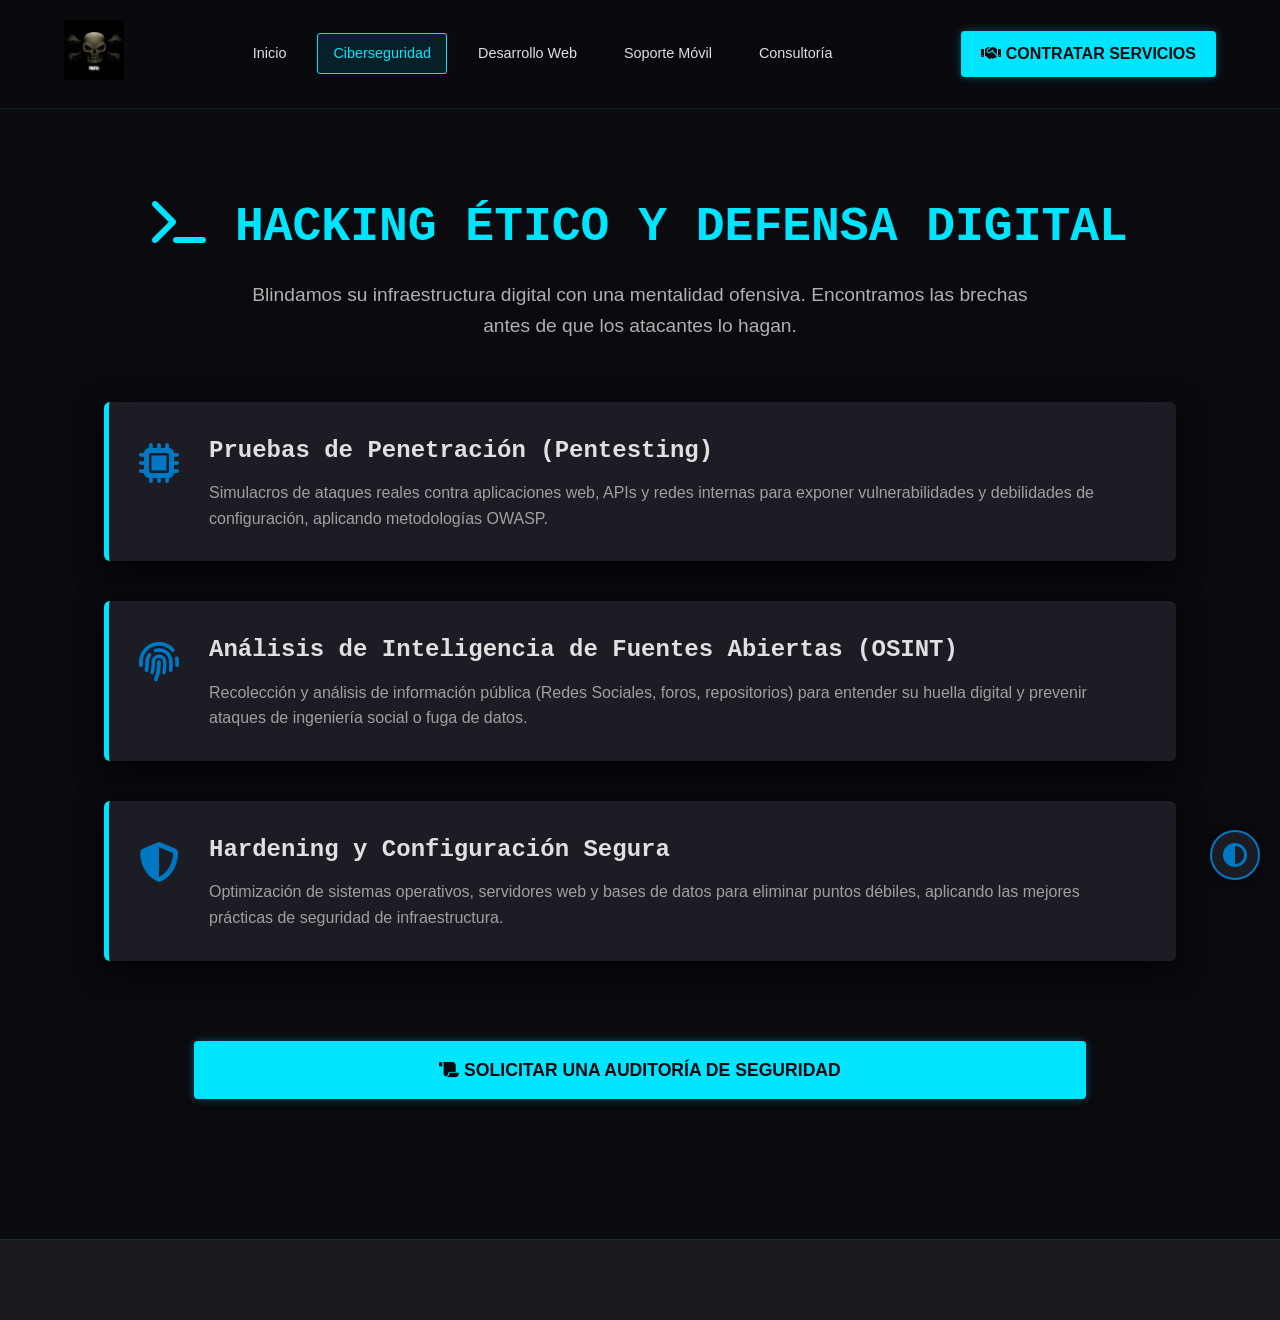
==== servicio_ciberseguridad.html @ f027a3a5 "Add files via upload" ====
<!DOCTYPE html>
<html lang="es">
<head>
    <meta charset="UTF-8">
    <meta name="viewport" content="width=device-width, initial-scale=1.0">
    <title>Ciberseguridad Elite - Jair Muñoz</title>
    <link rel="stylesheet" href="styles.css">
    <link rel="stylesheet" href="https://cdnjs.cloudflare.com/ajax/libs/font-awesome/6.5.1/css/all.min.css">
</head>
<body>

    <header class="header">
        <div class="logo-container">
            <img src="logo.png" alt="Logo de Jair Muñoz" class="logo">
        </div>
        <nav class="nav">
            <a href="index.html" class="nav-item">Inicio</a>
            <a href="servicio_ciberseguridad.html" class="nav-item active">Ciberseguridad</a>
            <a href="servicio_desarrollo.html" class="nav-item">Desarrollo Web</a>
            <a href="servicio_soporte.html" class="nav-item">Soporte Móvil</a>
            <a href="servicio_consultoria.html" class="nav-item">Consultoría</a>
        </nav>
        <a href="index.html#contact-form-section" class="contact-button">
            <i class="fas fa-handshake"></i> Contratar Servicios
        </a>
    </header>

    <section class="service-detail-section">
        <div class="service-header">
            <h1><i class="fas fa-terminal"></i> Hacking Ético y Defensa Digital</h1>
            <p>Blindamos su infraestructura digital con una mentalidad ofensiva. Encontramos las brechas antes de que los atacantes lo hagan.</p>
        </div>

        <div class="feature-list">
            <div class="feature-item">
                <div class="feature-icon"><i class="fas fa-microchip"></i></div>
                <div class="feature-content">
                    <h3>Pruebas de Penetración (Pentesting)</h3>
                    <p>Simulacros de ataques reales contra aplicaciones web, APIs y redes internas para exponer vulnerabilidades y debilidades de configuración, aplicando metodologías OWASP.</p>
                </div>
            </div>
            
            <div class="feature-item">
                <div class="feature-icon"><i class="fas fa-fingerprint"></i></div>
                <div class="feature-content">
                    <h3>Análisis de Inteligencia de Fuentes Abiertas (OSINT)</h3>
                    <p>Recolección y análisis de información pública (Redes Sociales, foros, repositorios) para entender su huella digital y prevenir ataques de ingeniería social o fuga de datos.</p>
                </div>
            </div>
            
            <div class="feature-item">
                <div class="feature-icon"><i class="fas fa-shield-alt"></i></div>
                <div class="feature-content">
                    <h3>Hardening y Configuración Segura</h3>
                    <p>Optimización de sistemas operativos, servidores web y bases de datos para eliminar puntos débiles, aplicando las mejores prácticas de seguridad de infraestructura.</p>
                </div>
            </div>
            
        </div>
        
        <div class="contact-section">
            <a href="index.html#contact-form-section" class="cta-button submit-button">
                <i class="fas fa-scroll"></i> Solicitar una Auditoría de Seguridad
            </a>
        </div>
    </section>

    <div id="contrast-toggle-button" class="contrast-toggle" aria-label="Alternar Modo de Alto Contraste">
        <i class="fas fa-adjust"></i>
    </div>
    
    <footer id="contacto" class="footer">
        </footer>
    <div id="status-modal" class="modal-overlay hidden">
        </div>

    <script src="script.js"></script>
</body>
</html>
---- styles.css ----
/* --- 1. Variables y Reset (Elegancia Hacking Moderna) --- */
:root {
    --primary-neon: #00e5ff; /* Azul Neón Brillante */
    --secondary-blue: #0077c2; /* Azul Profundo */
    --text-light: #e0e0e0;
    --background-dark: #0a0a0f; /* Casi negro, muy oscuro */
    --card-bg-dark: #1c1c24; /* Fondo de tarjeta más distinguido */
    --border-subtle: rgba(0, 229, 255, 0.1); /* Borde neón sutil */
    --shadow-deep: 0 8px 30px rgba(0, 0, 0, 0.8);
    --shadow-neon-glow: 0 0 15px rgba(0, 229, 255, 0.6), 0 0 25px rgba(0, 229, 255, 0.2);
    
    /* Fuentes para el estilo técnico */
    --font-heading: 'Oxanium', monospace; 
    --font-body: 'Inter', sans-serif;
    
    /* Variables Específicas para el Toggle */
    --toggle-color: var(--secondary-blue);
}

/* ------------------------------------------------------------- */
/* --- NUEVA PALETA: MODO ALTO CONTRASTE (HC) --- */
/* ------------------------------------------------------------- */
body.high-contrast {
    --primary-neon: #00ff00; /* Verde Brillante (HC) */
    --secondary-blue: #00aa00; /* Verde Oscuro (HC) */
    --text-light: #ffffff;
    --background-dark: #000000;
    --card-bg-dark: #101010;
    --border-subtle: rgba(0, 255, 0, 0.2);
    --shadow-neon-glow: 0 0 10px rgba(0, 255, 0, 0.5);
    --toggle-color: #ffffff; /* El botón de toggle en blanco puro */
}


/* Importar fuentes de Google Fonts */
@import url('https://fonts.googleapis.com/css2?family=Inter:wght@300;400;600;700&family=Oxanium:wght@400;600;700&display=swap');


* {
    margin: 0;
    padding: 0;
    box-sizing: border-box;
    text-decoration: none;
    list-style: none;
}

body {
    font-family: var(--font-body);
    background-color: var(--background-dark);
    color: var(--text-light);
    line-height: 1.6;
    transition: background-color 0.3s; /* Transición para el cambio de modo */
}

/* Estilos globales */
h1, h2, h3, h4 {
    font-family: var(--font-heading);
    color: var(--primary-neon);
    font-weight: 700;
    transition: color 0.3s;
}

.highlight {
    color: var(--primary-neon);
    font-weight: 700;
}

a {
    color: var(--primary-neon);
    transition: color 0.3s;
}

a:hover {
    color: #fff;
}


/* --- 2. Estilos del Header y Navegación (Responsive) --- */
.header {
    display: flex;
    justify-content: space-between;
    align-items: center;
    background-color: rgba(10, 10, 15, 0.95); /* Semi-transparente */
    backdrop-filter: blur(5px);
    border-bottom: 1px solid var(--border-subtle);
    padding: 10px 5%;
    position: sticky;
    top: 0;
    z-index: 1000;
}

.logo-container {
    padding: 10px 0;
}

.logo {
    height: 60px;
    width: auto;
}

.nav {
    display: flex;
    gap: 15px;
}

.nav .nav-item {
    font-size: 0.9em;
    padding: 8px 15px;
    border-radius: 3px;
    transition: all 0.3s ease;
    border: 1px solid transparent;
    color: var(--text-light);
}

.nav .nav-item:hover, .nav .nav-item.active {
    color: var(--primary-neon);
    border-color: var(--primary-neon);
    background-color: rgba(0, 229, 255, 0.1);
}

.contact-button {
    background: var(--primary-neon);
    color: var(--background-dark);
    font-weight: 700;
    padding: 10px 20px;
    border-radius: 4px;
    transition: all 0.3s ease;
    text-transform: uppercase;
    box-shadow: 0 0 10px rgba(0, 229, 255, 0.3);
}

.contact-button:hover {
    box-shadow: 0 0 15px var(--primary-neon), 0 0 30px rgba(0, 229, 255, 0.6);
    background: #fff;
}

/* --- 3. Estilos de la Sección Hero --- */
.hero {
    min-height: 85vh;
    display: flex;
    align-items: center;
    justify-content: center;
    text-align: left;
    background-color: var(--background-dark);
    padding: 80px 5%;
    position: relative;
    background-image: linear-gradient(rgba(255,255,255,.03) 1px, transparent 1px),
                      linear-gradient(90deg, rgba(255,255,255,.03) 1px, transparent 1px);
    background-size: 50px 50px;
}

.hero-content {
    display: flex;
    gap: 50px;
    max-width: 1200px;
    width: 100%;
    align-items: flex-start;
}

.terminal-window {
    flex-grow: 1;
    min-width: 500px;
    background-color: #1a1a20;
    border: 1px solid var(--primary-neon);
    border-radius: 6px;
    box-shadow: var(--shadow-neon-glow);
    overflow: hidden;
    font-family: 'Oxanium', monospace;
    max-width: 700px;
    transition: border-color 0.3s, box-shadow 0.3s;
}

.terminal-header {
    background-color: #2b2b35;
    padding: 8px 15px;
    display: flex;
    align-items: center;
    border-bottom: 1px solid var(--primary-neon);
    transition: border-bottom-color 0.3s;
}

.terminal-dot {
    width: 10px;
    height: 10px;
    border-radius: 50%;
    margin-right: 8px;
    display: inline-block;
}
.red { background-color: #ff5f56; }
.yellow { background-color: #ffbd2e; }
.green { background-color: #27c93f; }

.terminal-title {
    color: #e0e0e0;
    font-size: 0.9em;
    flex-grow: 1;
    text-align: center;
}

.terminal-body {
    padding: 20px;
}

.command-line {
    color: #f0f0f0;
    margin-bottom: 5px;
    white-space: pre-wrap;
}

.prompt {
    color: #27c93f;
    font-weight: 600;
}

.typed-output {
    font-size: 1.8em;
    color: var(--text-light);
    margin-top: 15px;
    margin-bottom: 10px;
    font-weight: 700;
}

.description-output {
    color: #b0b0b0;
    font-size: 1.1em;
    line-height: 1.6;
    margin-bottom: 20px;
}

.blink {
    border-right: 0.1em solid var(--primary-neon);
    animation: blink-caret 1s step-end infinite;
}

@keyframes blink-caret {
    from, to { border-right-color: transparent; }
    50% { border-right-color: var(--primary-neon); }
}

.cta-button {
    display: inline-block;
    background: var(--primary-neon);
    color: var(--background-dark);
    font-weight: 700;
    padding: 10px 25px;
    border-radius: 4px;
    margin-top: 15px;
    transition: all 0.3s ease;
    text-transform: uppercase;
    box-shadow: 0 0 10px rgba(0, 229, 255, 0.3);
}

.cta-button:hover {
    background: #fff;
    box-shadow: 0 0 15px var(--primary-neon), 0 0 30px rgba(0, 229, 255, 0.6);
}

.client-data-card {
    flex-basis: 300px;
    background-color: var(--card-bg-dark);
    padding: 20px;
    border-radius: 4px;
    border: 1px solid var(--secondary-blue);
    box-shadow: 0 0 10px rgba(0, 119, 194, 0.4);
    font-family: 'Oxanium', monospace;
    font-size: 0.9em;
    align-self: stretch;
    transition: border-color 0.3s, background-color 0.3s;
}

.loading-message {
    color: #ffbd2e;
    font-weight: 600;
}

.status-line {
    display: flex;
    justify-content: space-between;
    padding: 5px 0;
    border-bottom: 1px dotted rgba(255, 255, 255, 0.1);
}

.label {
    color: var(--secondary-blue);
    font-weight: 400;
    transition: color 0.3s;
}

.value {
    color: var(--text-light);
    font-weight: 600;
    text-align: right;
}

.value.success {
    color: #27c93f;
    font-weight: 700;
}

.value.error {
    color: #ff5f56;
}

/* --- 4. Estilos de las Secciones Generales --- */
.services, .section-elite {
    padding: 60px 5%;
    max-width: 1200px;
    margin: 0 auto;
    text-align: center;
}

.services h2, .section-elite h2 {
    font-size: 2.5em;
    margin-bottom: 15px;
    color: var(--text-light);
    text-transform: uppercase;
}

.services h2 i, .section-elite h2 i {
    margin-right: 15px;
    color: var(--primary-neon);
    transition: color 0.3s;
}

.subtitle {
    font-family: var(--font-body);
    color: #b0b0b0;
    max-width: 800px;
    margin: 0 auto 50px;
    font-size: 1.1em;
}

.subtitle-elite {
    font-family: var(--font-body);
    color: #b0b0b0;
    max-width: 900px;
    margin: 0 auto 40px;
    font-size: 1.1em;
    line-height: 1.7;
    font-style: italic;
}

.elite-services-grid {
    display: flex;
    justify-content: center;
    gap: 30px;
    flex-wrap: wrap;
}

.elite-item {
    background-color: #2a2a35;
    flex-basis: calc(33.333% - 30px);
    min-width: 250px;
    padding: 30px 20px;
    border-radius: 6px;
    border-bottom: 4px solid var(--secondary-blue);
    transition: all 0.3s ease;
    text-align: left;
    color: var(--text-light);
}

.elite-item:hover {
    transform: scale(1.02) translateY(-5px);
    box-shadow: var(--shadow-neon-glow);
    border-bottom-color: var(--primary-neon);
    color: var(--text-light);
}

.elite-item i {
    font-size: 2.5em;
    color: var(--primary-neon);
    margin-bottom: 15px;
    display: block;
    transition: color 0.3s;
}

.elite-item h4 {
    font-family: var(--font-heading);
    font-size: 1.3em;
    margin-bottom: 10px;
    color: var(--text-light);
}

.elite-item p {
    color: #a0a0a0;
}

.services-grid {
    display: grid;
    grid-template-columns: repeat(auto-fit, minmax(300px, 1fr));
    gap: 30px;
    text-align: left;
}

.service-card {
    background-color: var(--card-bg-dark);
    padding: 25px;
    border-radius: 4px;
    border-left: 5px solid var(--secondary-blue);
    transition: all 0.3s ease;
    color: var(--text-light);
}

.service-card:hover {
    transform: translateY(-5px);
    box-shadow: 0 5px 20px rgba(0, 229, 255, 0.2);
    border-left-color: var(--primary-neon);
    color: var(--text-light);
}

.service-card h4 {
    font-family: var(--font-heading);
    font-size: 1.2em;
    margin-bottom: 10px;
    color: var(--text-light);
}

.service-card i {
    color: var(--primary-neon);
    margin-right: 10px;
    transition: color 0.3s;
}

.service-card p {
    color: #a0a0a0;
    font-size: 0.95em;
}

/* --- ESTILOS PARA LAS PÁGINAS DE SERVICIO (Detalle) --- */

.service-detail-section {
    padding: 80px 5%;
    max-width: 1200px;
    margin: 0 auto;
    min-height: 80vh;
}

.service-header {
    text-align: center;
    margin-bottom: 60px;
}

.service-header h1 {
    font-size: 3em;
    color: var(--primary-neon);
    text-transform: uppercase;
}

.service-header p {
    color: #b0b0b0;
    font-size: 1.2em;
    max-width: 800px;
    margin: 15px auto 0;
}

.feature-list {
    display: flex;
    flex-direction: column;
    gap: 40px;
    text-align: left;
}

.feature-item {
    background-color: var(--card-bg-dark);
    padding: 30px;
    border-radius: 6px;
    border-left: 5px solid var(--primary-neon);
    display: flex;
    gap: 20px;
    align-items: flex-start;
    box-shadow: var(--shadow-deep);
    transition: border-left-color 0.3s, background-color 0.3s;
}

.feature-icon {
    font-size: 2.5em;
    color: var(--secondary-blue);
    min-width: 50px;
    transition: color 0.3s;
}

.feature-content h3 {
    font-size: 1.5em;
    margin-bottom: 10px;
    color: var(--text-light);
}

.feature-content p {
    color: #a0a0a0;
}

/* --- 5. Estilos del Footer --- */
.footer {
    background-color: #1a1a20;
    padding: 40px 5%;
    text-align: center;
    border-top: 1px solid var(--border-subtle);
}

.footer-content h3 {
    font-size: 1.8em;
    margin-bottom: 10px;
}

.footer-content p {
    color: #b0b0b0;
    margin-bottom: 20px;
}

.social-links a {
    display: inline-block;
    color: var(--primary-neon);
    font-size: 1.1em;
    margin: 0 15px 20px;
    transition: color 0.3s, transform 0.3s;
}

.social-links a:hover {
    color: #fff;
    transform: translateY(-3px);
    text-shadow: 0 0 5px var(--primary-neon);
}

.social-links a i {
    margin-right: 5px;
}

.copyright {
    font-size: 0.8em;
    color: #707070;
    font-family: var(--font-heading);
    letter-spacing: 1px;
}

/* --- 6. Estilos del Formulario de Contacto --- */
.contact-section {
    padding: 60px 5%;
    max-width: 1000px;
    margin: 0 auto;
    text-align: center;
}

.query-form {
    background-color: var(--card-bg-dark);
    padding: 40px;
    border-radius: 8px;
    border: 1px solid var(--border-subtle);
    box-shadow: var(--shadow-deep);
    text-align: left;
    margin-top: 30px;
}

.form-group {
    margin-bottom: 20px;
}

.form-row {
    display: flex;
    gap: 20px;
}

.form-row .form-group {
    flex: 1;
}

.query-form label {
    display: block;
    margin-bottom: 8px;
    font-weight: 600;
    color: var(--primary-neon);
    font-family: var(--font-heading);
}

.query-form input[type="email"],
.query-form input[type="tel"],
.query-form textarea,
.query-form select {
    width: 100%;
    padding: 12px;
    background-color: #2b2b35;
    border: 1px solid var(--secondary-blue);
    color: var(--text-light);
    border-radius: 4px;
    font-family: var(--font-body);
    font-size: 1em;
    transition: border-color 0.3s, box-shadow 0.3s;
}

.query-form input:focus,
.query-form textarea:focus,
.query-form select:focus {
    outline: none;
    border-color: var(--primary-neon);
    box-shadow: 0 0 8px rgba(0, 229, 255, 0.4);
}

.query-form textarea {
    resize: vertical;
}

.submit-button {
    width: 100%;
    margin-top: 20px;
    padding: 15px 0;
    font-size: 1.1em;
}

/* --- 7. Estilos del Modal (Popup) --- */
.modal-overlay {
    position: fixed;
    top: 0;
    left: 0;
    width: 100%;
    height: 100%;
    background-color: rgba(0, 0, 0, 0.9);
    display: flex;
    justify-content: center;
    align-items: center;
    z-index: 2000;
    opacity: 1;
    transition: opacity 0.3s ease;
}

.modal-overlay.hidden {
    opacity: 0;
    pointer-events: none;
}

.modal-content {
    background-color: #1a1a20;
    padding: 40px;
    border-radius: 8px;
    border: 2px solid var(--primary-neon);
    box-shadow: var(--shadow-neon-glow);
    text-align: center;
    max-width: 400px;
    width: 90%;
    transform: translateY(0);
    transition: transform 0.3s ease;
}

.modal-icon i {
    font-size: 3em;
    color: var(--primary-neon);
    margin-bottom: 20px;
}

.modal-content h3 {
    font-size: 1.5em;
    margin-bottom: 10px;
    color: var(--text-light);
}

.modal-content p {
    color: #b0b0b0;
    margin-bottom: 20px;
}

#modal-close-button {
    margin-top: 15px;
    padding: 10px 30px;
}

/* --- 8. Estilos del Toggle de Contraste --- */
.contrast-toggle {
    position: fixed;
    bottom: 20px;
    right: 20px;
    width: 50px;
    height: 50px;
    background-color: var(--card-bg-dark);
    color: var(--toggle-color);
    border: 2px solid var(--toggle-color);
    border-radius: 50%;
    display: flex;
    justify-content: center;
    align-items: center;
    cursor: pointer;
    box-shadow: 0 0 10px rgba(0, 0, 0, 0.5);
    transition: all 0.3s ease;
    z-index: 1001;
}

.contrast-toggle:hover {
    background-color: var(--primary-neon);
    color: var(--background-dark);
    border-color: var(--background-dark);
    transform: scale(1.1);
    box-shadow: var(--shadow-neon-glow);
}

.contrast-toggle i {
    font-size: 1.5em;
    transition: color 0.3s;
}

body.high-contrast .contrast-toggle i {
    color: var(--primary-neon);
}

/* --- 9. Media Queries para Responsiveness --- */
@media (max-width: 1024px) {
    .hero-content {
        flex-direction: column;
        align-items: center;
    }

    .terminal-window {
        max-width: 100%;
        min-width: unset;
        margin-bottom: 30px;
    }

    .client-data-card {
        flex-basis: auto;
        width: 100%;
        max-width: 500px;
    }
}

@media (max-width: 768px) {
    .header {
        flex-direction: column;
        gap: 10px;
        padding: 10px 3%;
    }
    
    .nav {
        flex-wrap: wrap;
        justify-content: center;
        gap: 8px;
    }
    
    .nav .nav-item {
        padding: 6px 10px;
    }

    .contact-button {
        width: 100%;
        text-align: center;
        margin-top: 10px;
    }
    
    .typed-output {
        font-size: 1.5em;
    }
    
    .elite-item {
        flex-basis: 100%;
    }
    
    .form-row {
        flex-direction: column;
        gap: 0;
    }
    .query-form {
        padding: 20px;
    }

    .service-header h1 {
        font-size: 2em;
    }

    .feature-item {
        flex-direction: column;
        text-align: center;
        padding: 20px;
    }
    
    .feature-icon {
        margin: 0 auto;
        min-width: unset;
    }

    .feature-item {
        border-left: none;
        border-top: 5px solid var(--primary-neon);
    }

}
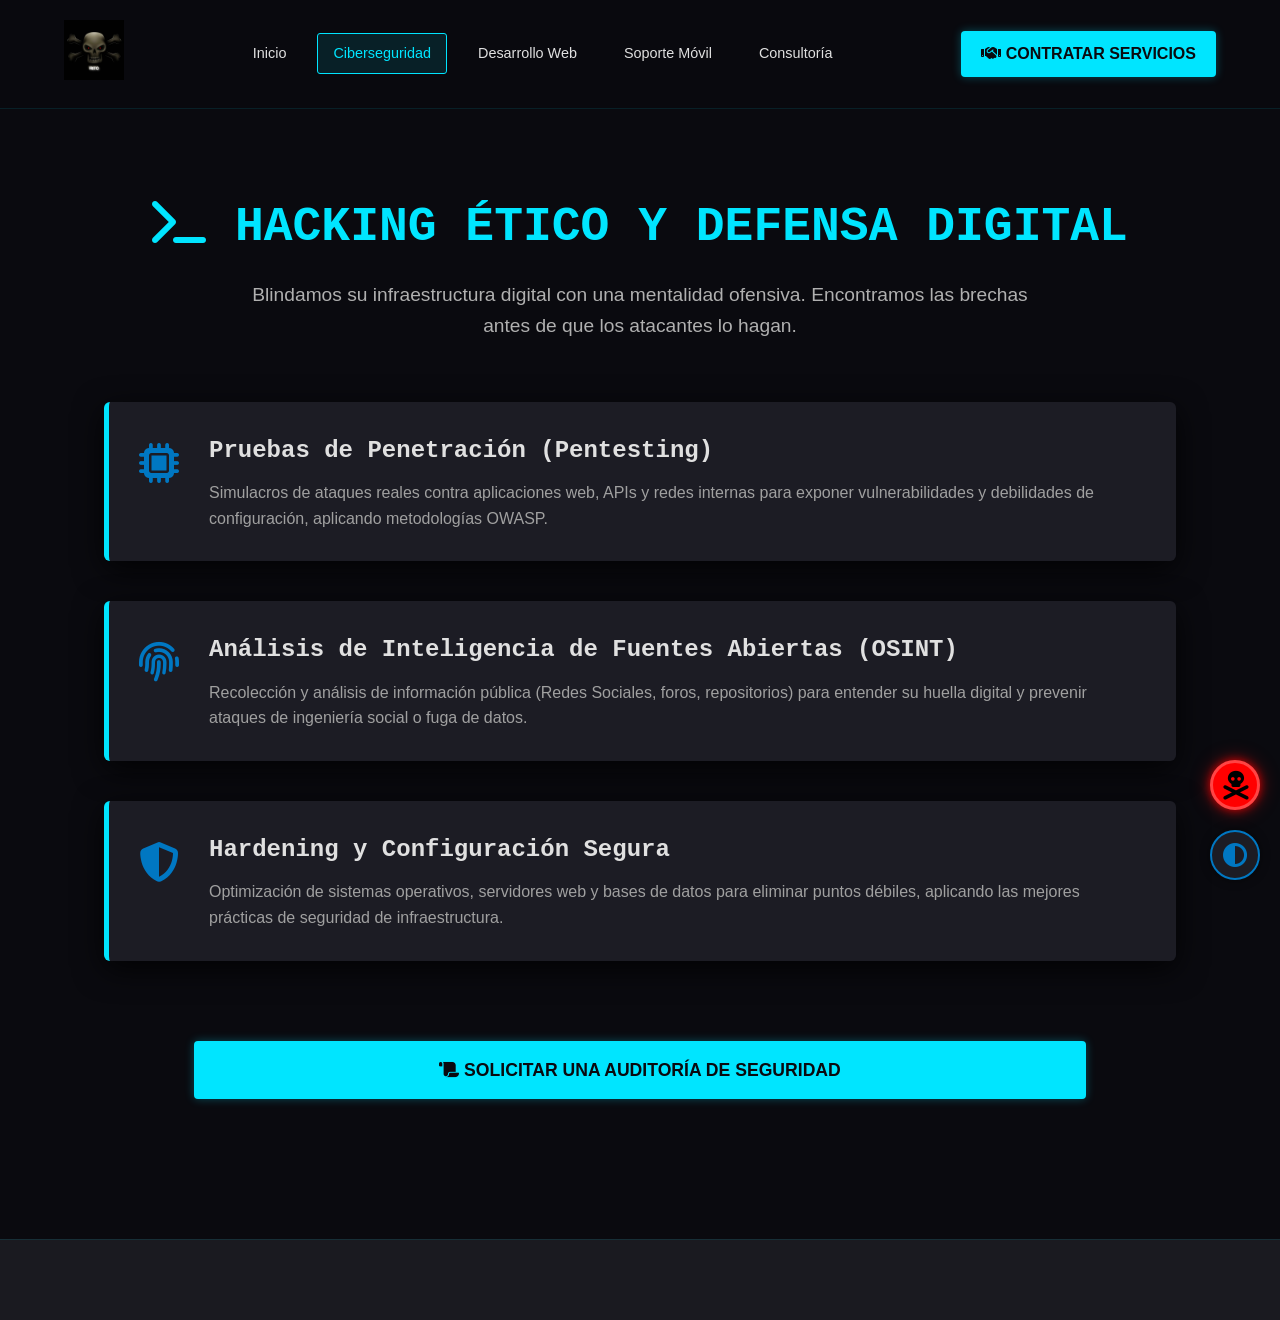
==== commit 55b59dca: "Add files via upload" ====
--- a/servicio_ciberseguridad.html
+++ b/servicio_ciberseguridad.html
@@ -75,5 +75,22 @@
         </div>
 
     <script src="script.js"></script>
+<div id="jair-bot-container" class="chatbot-container">
+        <div class="chatbot-header">
+            <h3>JAIR-BOT 12v1 💀</h3>
+            <button class="chatbot-close" id="jair-bot-close"><i class="fas fa-times"></i></button>
+        </div>
+        <div class="chatbot-body" id="jair-bot-body">
+            <div class="message bot-message">Soy JAIR-BOT 12v1. Pregunta lo que quieras, aunque mi creador no tiene la capacidad de ofrecer mucho valor real.</div>
+        </div>
+        <div class="chatbot-footer">
+            <input type="text" id="jair-bot-input" class="chatbot-input" placeholder="Pregunta algo al JAIR-BOT..." />
+            <button id="jair-bot-send" class="chatbot-send-button"><i class="fas fa-paper-plane"></i></button>
+        </div>
+    </div>
+    
+    <div id="jair-bot-toggle" class="chatbot-toggle-button" aria-label="Abrir Chatbot Maligno">
+        <i class="fas fa-skull-crossbones"></i>
+    </div>
 </body>
 </html>
--- a/styles.css
+++ b/styles.css
@@ -778,3 +778,210 @@
     }
 
 }
+/* ============================================================= */
+/* --- CHATBOT MALIGNO: JAIR-BOT 12v1 (Rojo/Negro) --- */
+/* ============================================================= */
+
+/* 1. Botón Emergente (Calavera) */
+.chatbot-toggle-button {
+    position: fixed;
+    bottom: 90px; /* Separado del botón de contraste */
+    right: 20px;
+    z-index: 1000;
+    width: 50px;
+    height: 50px;
+    background-color: #ff0000; /* Fondo Rojo Brillante */
+    color: #000000; /* Ícono Negro */
+    border-radius: 50%;
+    border: 3px solid #ff4444; /* Borde rojo neón */
+    display: flex;
+    justify-content: center;
+    align-items: center;
+    cursor: pointer;
+    box-shadow: 0 0 10px rgba(255, 0, 0, 0.8), 0 0 20px rgba(255, 0, 0, 0.4);
+    transition: transform 0.3s ease, background-color 0.3s ease;
+}
+
+.chatbot-toggle-button i {
+    font-size: 1.8em;
+    animation: pulse-red 2s infinite;
+}
+
+.chatbot-toggle-button:hover {
+    background-color: #cc0000;
+    transform: scale(1.1);
+}
+
+@keyframes pulse-red {
+    0% {
+        box-shadow: 0 0 5px #ff0000;
+    }
+    50% {
+        box-shadow: 0 0 20px #ff0000, 0 0 30px rgba(255, 0, 0, 0.6);
+    }
+    100% {
+        box-shadow: 0 0 5px #ff0000;
+    }
+}
+
+/* 2. Ventana del Chatbot */
+.chatbot-container {
+    position: fixed;
+    bottom: 90px;
+    right: 90px;
+    z-index: 999;
+    width: 350px;
+    height: 450px;
+    background-color: #0d0d0d; /* Fondo Negro Oscuro */
+    border: 2px solid #ff0000;
+    border-radius: 10px;
+    box-shadow: 0 0 20px rgba(255, 0, 0, 0.8), 0 0 40px rgba(255, 0, 0, 0.2);
+    display: flex;
+    flex-direction: column;
+    overflow: hidden;
+    transform: scale(0);
+    transform-origin: bottom right;
+    transition: transform 0.3s ease;
+}
+
+.chatbot-container.active {
+    transform: scale(1);
+}
+
+/* 3. Encabezado del Chatbot */
+.chatbot-header {
+    background-color: #330000; /* Rojo muy oscuro */
+    color: #ff0000; /* Texto Rojo */
+    padding: 10px;
+    display: flex;
+    justify-content: space-between;
+    align-items: center;
+    border-bottom: 1px solid #ff0000;
+}
+
+.chatbot-header h3 {
+    margin: 0;
+    font-family: var(--font-heading);
+    font-size: 1.1em;
+}
+
+.chatbot-close {
+    background: none;
+    border: none;
+    color: #ff0000;
+    font-size: 1.5em;
+    cursor: pointer;
+    transition: color 0.2s;
+}
+
+.chatbot-close:hover {
+    color: #ffffff;
+}
+
+/* 4. Cuerpo de Mensajes */
+.chatbot-body {
+    flex-grow: 1;
+    padding: 15px;
+    overflow-y: auto;
+    background-color: #1a0000; /* Negro con tinte rojo */
+}
+
+/* Scrollbar estilo hacker rojo */
+.chatbot-body::-webkit-scrollbar {
+    width: 8px;
+}
+.chatbot-body::-webkit-scrollbar-track {
+    background: #0d0d0d;
+}
+.chatbot-body::-webkit-scrollbar-thumb {
+    background: #ff0000;
+    border-radius: 4px;
+}
+.chatbot-body::-webkit-scrollbar-thumb:hover {
+    background: #cc0000;
+}
+
+
+/* 5. Estilos de Mensajes */
+.message {
+    max-width: 85%;
+    padding: 8px 12px;
+    margin-bottom: 10px;
+    border-radius: 8px;
+    line-height: 1.4;
+    font-size: 0.95em;
+}
+
+.message.user-message {
+    background-color: #333333; /* Gris oscuro para el usuario */
+    color: var(--text-light);
+    margin-left: auto;
+    text-align: right;
+    border-bottom-right-radius: 0;
+}
+
+.message.bot-message {
+    background-color: #ff0000; /* Fondo Rojo para el bot maligno */
+    color: #000000; /* Texto negro para contraste */
+    margin-right: auto;
+    text-align: left;
+    border-bottom-left-radius: 0;
+    font-weight: bold;
+}
+
+/* 6. Pie de Página y Entrada de Texto */
+.chatbot-footer {
+    padding: 10px;
+    border-top: 1px solid #ff0000;
+    background-color: #0d0d0d;
+    display: flex;
+}
+
+.chatbot-input {
+    flex-grow: 1;
+    padding: 10px;
+    border: 1px solid #ff0000;
+    background-color: #000000;
+    color: #ff0000;
+    border-radius: 5px 0 0 5px;
+    outline: none;
+    font-family: var(--font-body);
+}
+
+.chatbot-send-button {
+    background-color: #ff0000;
+    color: #000000;
+    border: none;
+    padding: 10px 15px;
+    cursor: pointer;
+    border-radius: 0 5px 5px 0;
+    transition: background-color 0.2s;
+    font-size: 1.1em;
+}
+
+.chatbot-send-button:hover {
+    background-color: #cc0000;
+}
+
+/* Para ocultar el botón de toggle cuando el chat está abierto y evitar superposición */
+.chatbot-container.active + .chatbot-toggle-button {
+    display: none;
+}
+
+/* --- Media Query Específica para la Adaptabilidad Móvil del Chatbot --- */
+@media (max-width: 500px) {
+    /* El Chatbot cubre una gran parte de la pantalla en móviles */
+    .chatbot-container {
+        width: 90%; /* Ocupa el 90% del ancho */
+        height: 80%; /* Ocupa el 80% de la altura de la ventana */
+        bottom: 70px; /* Sube un poco más para dejar espacio en la parte inferior */
+        right: 5%; /* Centrado horizontalmente (100% - 90% = 10% / 2 = 5%) */
+        transform-origin: bottom center; /* Cambia el origen de la animación de aparición */
+    }
+    
+    /* Mueve el botón de calavera para que no choque con la esquina */
+    .chatbot-toggle-button {
+        bottom: 20px;
+        right: 20px;
+    }
+}
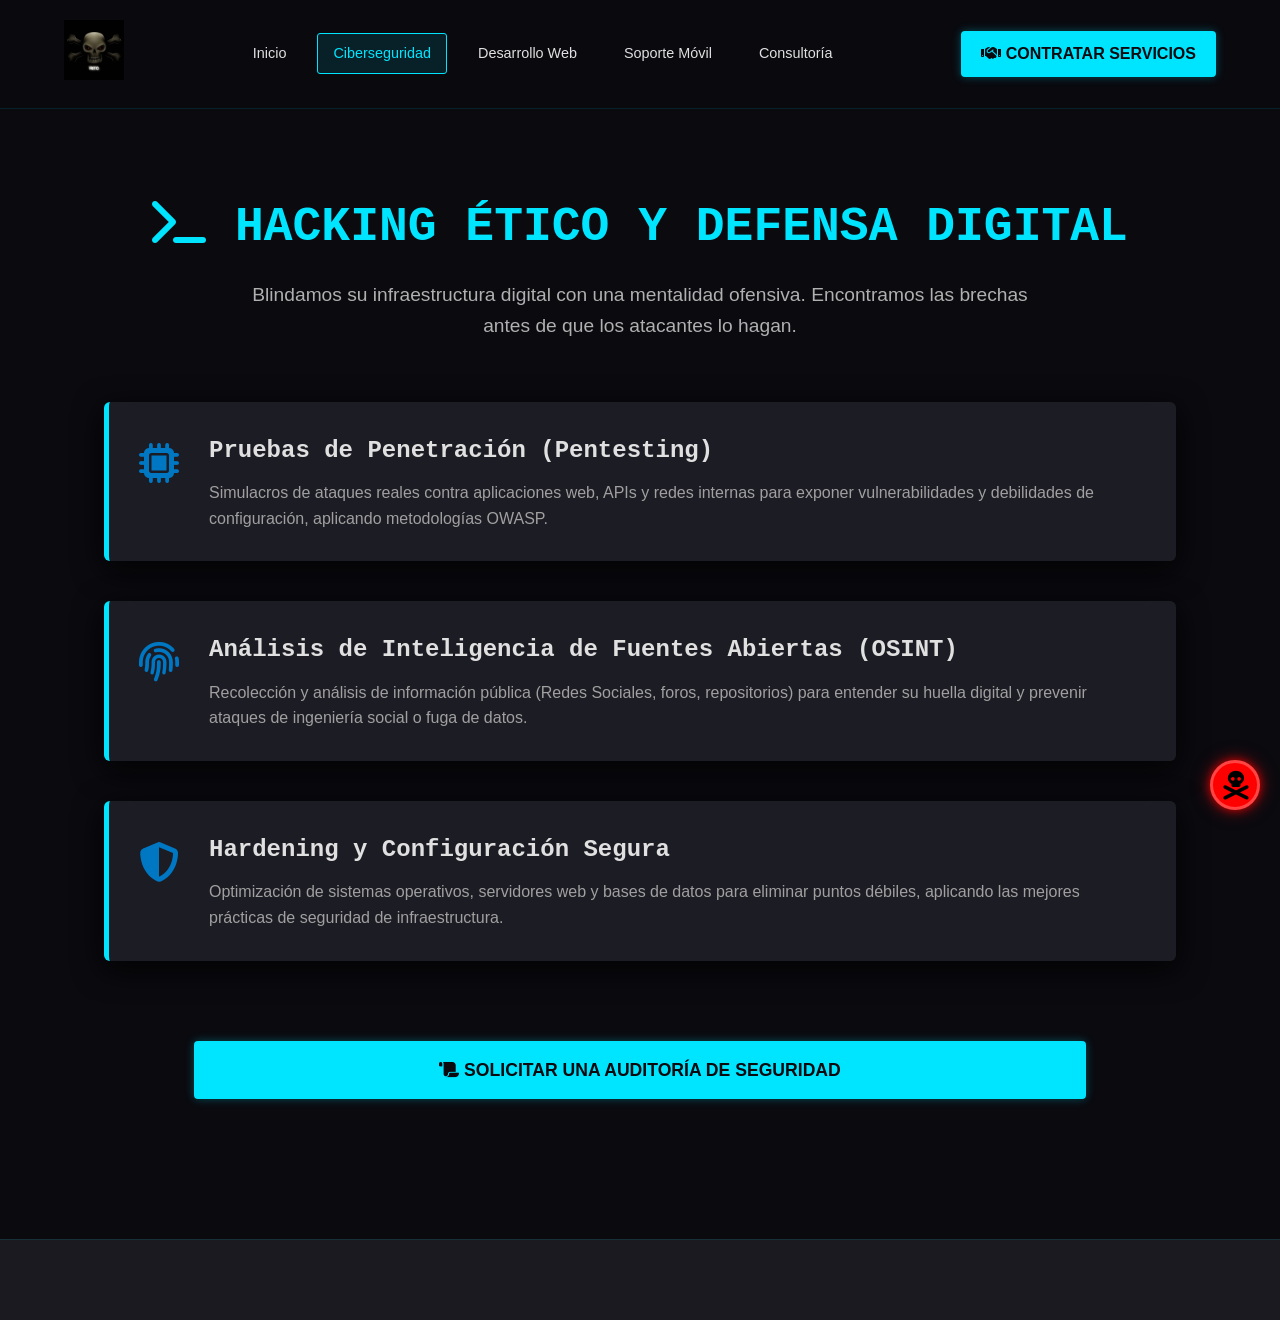
==== commit c8d22418: "Add files via upload" ====
--- a/servicio_ciberseguridad.html
+++ b/servicio_ciberseguridad.html
@@ -65,9 +65,6 @@
         </div>
     </section>
 
-    <div id="contrast-toggle-button" class="contrast-toggle" aria-label="Alternar Modo de Alto Contraste">
-        <i class="fas fa-adjust"></i>
-    </div>
     
     <footer id="contacto" class="footer">
         </footer>
--- a/styles.css
+++ b/styles.css
@@ -825,27 +825,42 @@
 }
 
 /* 2. Ventana del Chatbot */
+/* --- Estilos Principales del Chatbot (Desktop/Tamaño por defecto) --- */
 .chatbot-container {
     position: fixed;
-    bottom: 90px;
-    right: 90px;
-    z-index: 999;
-    width: 350px;
-    height: 450px;
-    background-color: #0d0d0d; /* Fondo Negro Oscuro */
-    border: 2px solid #ff0000;
+    right: 30px; /* Distancia desde el borde derecho */
+    bottom: 90px; /* Elevado sobre el botón de toggle */
+    
+    /* ***** CÓDIGO CLAVE PARA REDUCIR EL TAMAÑO ***** */
+    width: 350px; /* Ancho estándar de escritorio */
+    height: 500px; /* Altura estándar */
+    max-height: 80vh; /* Máximo 80% de la altura de la ventana */
+    /* ********************************************** */
+    
+    background-color: #000000; 
+    border: 1px solid #ff0000;
     border-radius: 10px;
-    box-shadow: 0 0 20px rgba(255, 0, 0, 0.8), 0 0 40px rgba(255, 0, 0, 0.2);
-    display: flex;
+    box-shadow: 0 5px 25px rgba(255, 0, 0, 0.4); 
+    z-index: 9999;
+    display: none; /* Por defecto debe estar oculto */
     flex-direction: column;
     overflow: hidden;
-    transform: scale(0);
-    transform-origin: bottom right;
-    transition: transform 0.3s ease;
-}
-
+    transition: transform 0.3s ease-out, opacity 0.3s ease-out;
+}
+/* Asegúrate que estas reglas también estén presentes si no lo están */
 .chatbot-container.active {
+    display: flex;
+    opacity: 1;
     transform: scale(1);
+}
+
+.chatbot-body {
+    padding: 15px;
+    overflow-y: auto;
+    flex-grow: 1;
+    /* Ajuste para que el body no se desborde al reducir el contenedor */
+    max-height: calc(100% - 100px); 
+
 }
 
 /* 3. Encabezado del Chatbot */
@@ -968,20 +983,25 @@
     display: none;
 }
 
+
 /* --- Media Query Específica para la Adaptabilidad Móvil del Chatbot --- */
 @media (max-width: 500px) {
-    /* El Chatbot cubre una gran parte de la pantalla en móviles */
+    /* El Chatbot cubre la pantalla completa en móviles */
     .chatbot-container {
-        width: 90%; /* Ocupa el 90% del ancho */
-        height: 80%; /* Ocupa el 80% de la altura de la ventana */
-        bottom: 70px; /* Sube un poco más para dejar espacio en la parte inferior */
-        right: 5%; /* Centrado horizontalmente (100% - 90% = 10% / 2 = 5%) */
-        transform-origin: bottom center; /* Cambia el origen de la animación de aparición */
-    }
-    
-    /* Mueve el botón de calavera para que no choque con la esquina */
-    .chatbot-toggle-button {
-        bottom: 20px;
-        right: 20px;
-    }
-}
+        width: 100% !important; /* Ocupa todo el ancho */
+        height: 100% !important; /* Ocupa toda la altura */
+        max-width: none !important; 
+        max-height: none !important; 
+        right: 0 !important;
+        bottom: 0 !important;
+        border-radius: 0 !important; /* Sin bordes redondeados */
+        box-shadow: none !important; 
+    }
+
+    /* Asegurar que el cuerpo del chat use el espacio restante */
+    .chatbot-body {
+        max-height: calc(100% - 100px) !important; 
+    }
+}
+}    }
+}
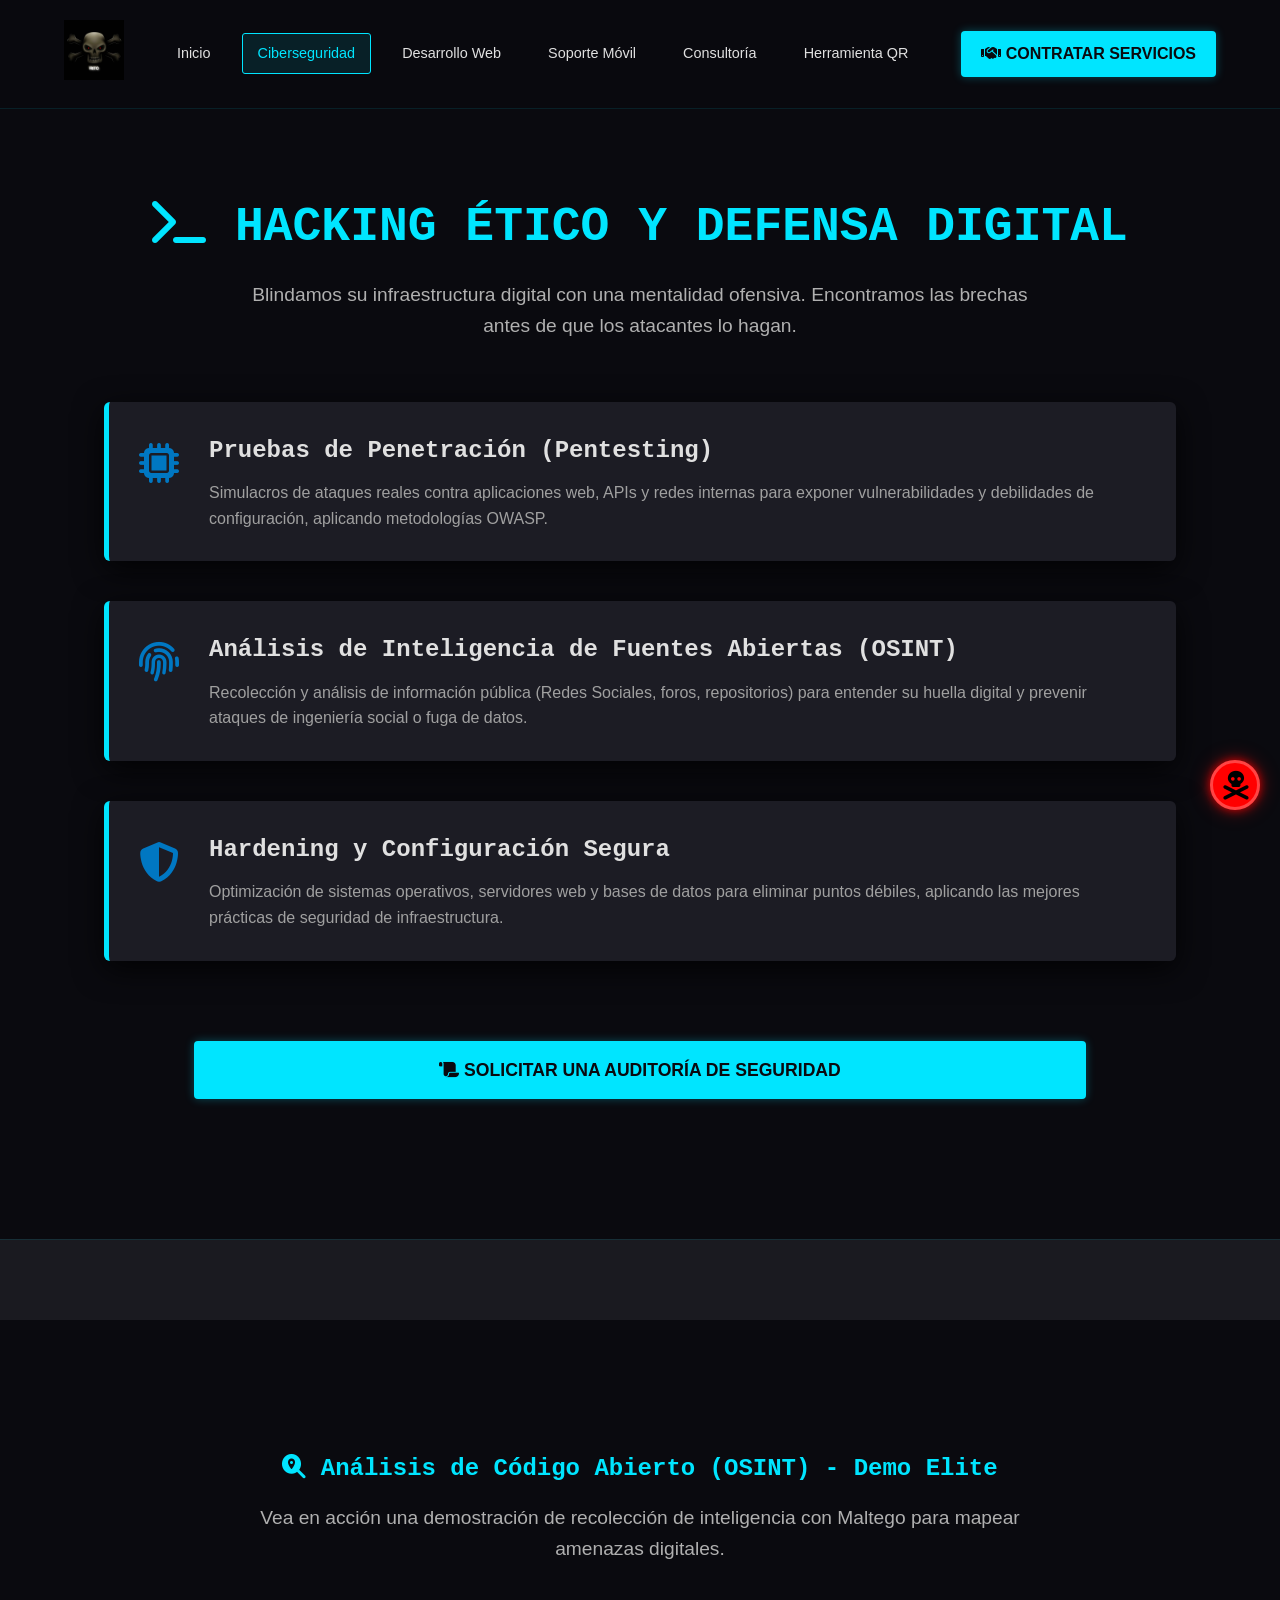
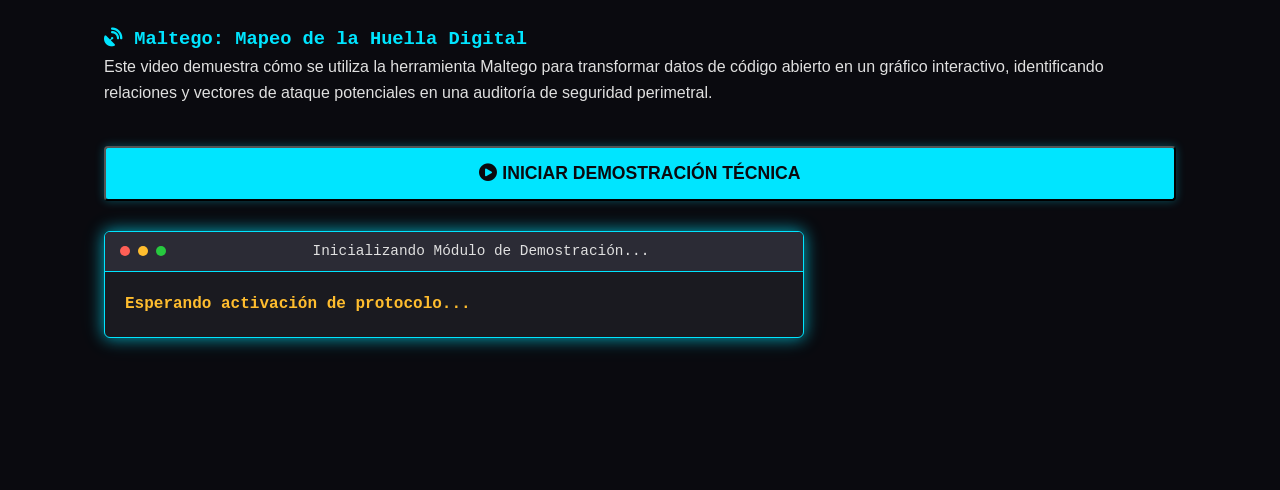
==== commit 8bdaa79b: "Add files via upload" ====
--- a/servicio_ciberseguridad.html
+++ b/servicio_ciberseguridad.html
@@ -19,6 +19,7 @@
             <a href="servicio_desarrollo.html" class="nav-item">Desarrollo Web</a>
             <a href="servicio_soporte.html" class="nav-item">Soporte Móvil</a>
             <a href="servicio_consultoria.html" class="nav-item">Consultoría</a>
+	    <a href="generador_qr.html" class="nav-item">Herramienta QR</a>
         </nav>
         <a href="index.html#contact-form-section" class="contact-button">
             <i class="fas fa-handshake"></i> Contratar Servicios
@@ -89,5 +90,79 @@
     <div id="jair-bot-toggle" class="chatbot-toggle-button" aria-label="Abrir Chatbot Maligno">
         <i class="fas fa-skull-crossbones"></i>
     </div>
+	<div class="service-detail-section" style="margin-top: 50px;">
+    <div class="service-header">
+        <h2><i class="fas fa-search-location"></i> Análisis de Código Abierto (OSINT) - Demo Elite</h2>
+        <p class="service-tagline">Vea en acción una demostración de recolección de inteligencia con Maltego para mapear amenazas digitales.</p>
+    </div>
+
+    <div class="features-grid">
+        <div class="feature-card full-width">
+            <h3><i class="fas fa-satellite-dish"></i> Maltego: Mapeo de la Huella Digital</h3>
+            <p>Este video demuestra cómo se utiliza la herramienta Maltego para transformar datos de código abierto en un gráfico interactivo, identificando relaciones y vectores de ataque potenciales en una auditoría de seguridad perimetral.</p>
+            <div class="tutorial-actions" style="margin-top: 20px;">
+                <button class="cta-button submit-button" onclick="loadOsintDemo()">
+                    <i class="fas fa-play-circle"></i> Iniciar Demostración Técnica
+                </button>
+            </div>
+        </div>
+    </div>
+
+    <div id="osint-demo-terminal" class="terminal-window full-width hidden" style="margin-top: 30px;">
+        <div class="terminal-header">
+            <span class="terminal-dot red"></span>
+            <span class="terminal-dot yellow"></span>
+            <span class="terminal-dot green"></span>
+            <span class="terminal-title" id="osint-terminal-title">Inicializando Módulo de Demostración...</span>
+        </div>
+        <div class="terminal-body" id="osint-terminal-body">
+            <p class="loading-message">Esperando activación de protocolo...</p>
+        </div>
+    </div>
+</div>
+<script src="script.js"></script>
+
+<script>
+    // **********************************************
+    // ⚠️ CONFIGURACIÓN CLAVE: RUTA DEL VIDEO
+    // **********************************************
+    const VIDEO_LOCAL_PATH = "demo_maltego_osint.mp4"; 
+    
+    function loadOsintDemo() {
+        const videoContainer = document.getElementById('osint-demo-terminal');
+        const terminalTitle = document.getElementById('osint-terminal-title');
+        const terminalBody = document.getElementById('osint-terminal-body');
+
+        // Si ya está visible (para evitar recargas accidentales)
+        if (!videoContainer.classList.contains('hidden')) {
+            return;
+        }
+
+        // 1. Iniciar la secuencia de terminal
+        videoContainer.classList.remove('hidden');
+        terminalTitle.textContent = 'INICIANDO PROTOCOLO DE RECOLECCIÓN DE INTELIGENCIA...';
+        terminalBody.innerHTML = '<p class="loading-message">Verificando hash de integridad del archivo. Espere...</p>';
+
+        // 2. Simulación de la carga (4 segundos)
+        setTimeout(() => {
+            terminalBody.innerHTML = `
+                <p class="loading-message" style="color: #00ff00;">[STATUS: OK] Acceso concedido. Preparando visualización de datos...</p>
+                <p class="loading-message" style="color: var(--primary-neon);">EJECUTANDO: Módulo Maltego OSINT (Demo)</p>
+            `;
+            terminalTitle.textContent = 'DEMOSTRACIÓN DE MALTEGO (OSINT)';
+            
+            // 3. Cargar el video (2 segundos después)
+            setTimeout(() => {
+                terminalBody.innerHTML = `
+                    <video width="100%" height="500" controls autoplay>
+                        <source src="${VIDEO_LOCAL_PATH}" type="video/mp4">
+                        Tu navegador no soporta la etiqueta de video.
+                    </video>
+                `;
+            }, 2000); // Retardo para finalizar la simulación
+
+        }, 4000); // 4 segundos de simulación de carga inicial
+    }
+</script>
 </body>
 </html>
--- a/styles.css
+++ b/styles.css
@@ -1002,6 +1002,134 @@
     .chatbot-body {
         max-height: calc(100% - 100px) !important; 
     }
-}
+/* --- ESTILO PARA EL BOTÓN DE CONTENIDO VIP (BLOQUEADO) --- */
+.vip-button-locked {
+    display: inline-block;
+    background: #444444; /* Fondo gris oscuro, bloqueado */
+    color: #ff0000; /* Texto de advertencia/peligro */
+    font-weight: 700;
+    padding: 10px 25px;
+    border-radius: 4px;
+    margin-top: 15px;
+    margin-left: 15px; /* Espacio junto al botón CTA */
+    transition: all 0.3s ease;
+    text-transform: uppercase;
+    border: 2px solid #ff0000;
+    box-shadow: 0 0 10px rgba(255, 0, 0, 0.4);
+    cursor: default; /* Indica que no es un botón normal */
+}
+
+.vip-button-locked:hover {
+    background: #333333;
+    box-shadow: 0 0 15px rgba(255, 0, 0, 0.7);
+    color: #ff0000; /* Evita que cambie de color */
+    transform: none; /* Evita la animación de hover */
+}
+
+/* Ajuste para que los botones se vean bien en móvil */
+@media (max-width: 500px) {
+    .cta-button, .vip-button-locked {
+        display: block;
+        width: 100%;
+        margin-left: 0;
+        margin-bottom: 10px;
+    }
+/* --- ESTILO PARA EL BOTÓN DE CONTENIDO VIP (BLOQUEADO) --- */
+.vip-button-locked {
+    display: inline-block;
+    background: #444444; /* Fondo gris oscuro, bloqueado */
+    color: #ff0000; /* Texto de advertencia/peligro */
+    font-weight: 700;
+    padding: 10px 25px;
+    border-radius: 4px;
+    margin-top: 15px;
+    margin-left: 15px; /* Espacio junto al botón CTA */
+    transition: all 0.3s ease;
+    text-transform: uppercase;
+    border: 2px solid #ff0000;
+    box-shadow: 0 0 10px rgba(255, 0, 0, 0.4);
+    cursor: default; /* Indica que no es un botón normal */
+    text-decoration: none; /* Asegurar que no tiene subrayado */
+}
+
+.vip-button-locked:hover {
+    background: #333333;
+    box-shadow: 0 0 15px rgba(255, 0, 0, 0.7);
+    color: #ff0000; /* Evita que cambie de color */
+    transform: none; /* Evita la animación de hover */
+}
+
+/* Ajuste para que los botones se vean bien en móvil */
+@media (max-width: 500px) {
+    .cta-button, .vip-button-locked {
+        display: block;
+        width: 100%;
+        margin-left: 0;
+        margin-bottom: 10px;
+    }
+// ... (Código anterior hasta el final del vip-button-locked)
+
+/* --- ESTILO PARA EL BOTÓN DE CONTENIDO VIP (BLOQUEADO) --- */
+.vip-button-locked {
+    display: inline-block;
+    background: #444444; /* Fondo gris oscuro, bloqueado */
+    color: #ff0000; /* Texto de advertencia/peligro */
+    font-weight: 700;
+    padding: 10px 25px;
+    border-radius: 4px;
+    margin-top: 15px;
+    margin-left: 15px; /* Espacio junto al botón CTA */
+    transition: all 0.3s ease;
+    text-transform: uppercase;
+    border: 2px solid #ff0000;
+    box-shadow: 0 0 10px rgba(255, 0, 0, 0.4);
+    cursor: default; /* Indica que no es un botón... */
+}
+
+.vip-button-locked:hover {
+    background: #333333;
+    box-shadow: 0 0 15px rgba(255, 0, 0, 0.7);
+    color: #ff0000; /* Evita que cambie de color */
+    transform: none; /* Evita la animación de hover */
+}
+
+/* --- NUEVO ESTILO PARA PEGASUS (ULTRA RESTRINGIDO) --- */
+.pegasus-button-locked {
+    display: inline-block;
+    background: #580000; /* Fondo rojo ultra-oscuro */
+    color: #ff0000; /* Mismo color de peligro */
+    font-weight: 900;
+    padding: 10px 25px;
+    border-radius: 4px;
+    margin-top: 15px;
+    margin-left: 15px;
+    transition: all 0.3s ease;
+    text-transform: uppercase;
+    border: 3px solid #ff0000; /* Borde más grueso */
+    box-shadow: 0 0 20px rgba(255, 0, 0, 0.9); /* Sombra de neón rojo más fuerte */
+    cursor: default;
+    animation: dangerPulse 2s infinite alternate; /* Animación de pulso */
+}
+
+.pegasus-button-locked:hover {
+    background: #400000;
+    box-shadow: 0 0 25px rgba(255, 0, 0, 1.0);
+    transform: none;
+}
+
+@keyframes dangerPulse {
+    from { opacity: 1; border-color: #ff0000; }
+    to { opacity: 0.8; border-color: #ff5555; }
+}
+
+
+/* Ajuste para que los botones se vean bien en móvil */
+@media (max-width: 500px) {
+    .cta-button, .vip-button-locked, .pegasus-button-locked { /* Incluir el nuevo botón */
+        display: block;
+        width: 100%;
+        margin-left: 0;
+        margin-bottom: 10px;
+    }
 }    }
 }
